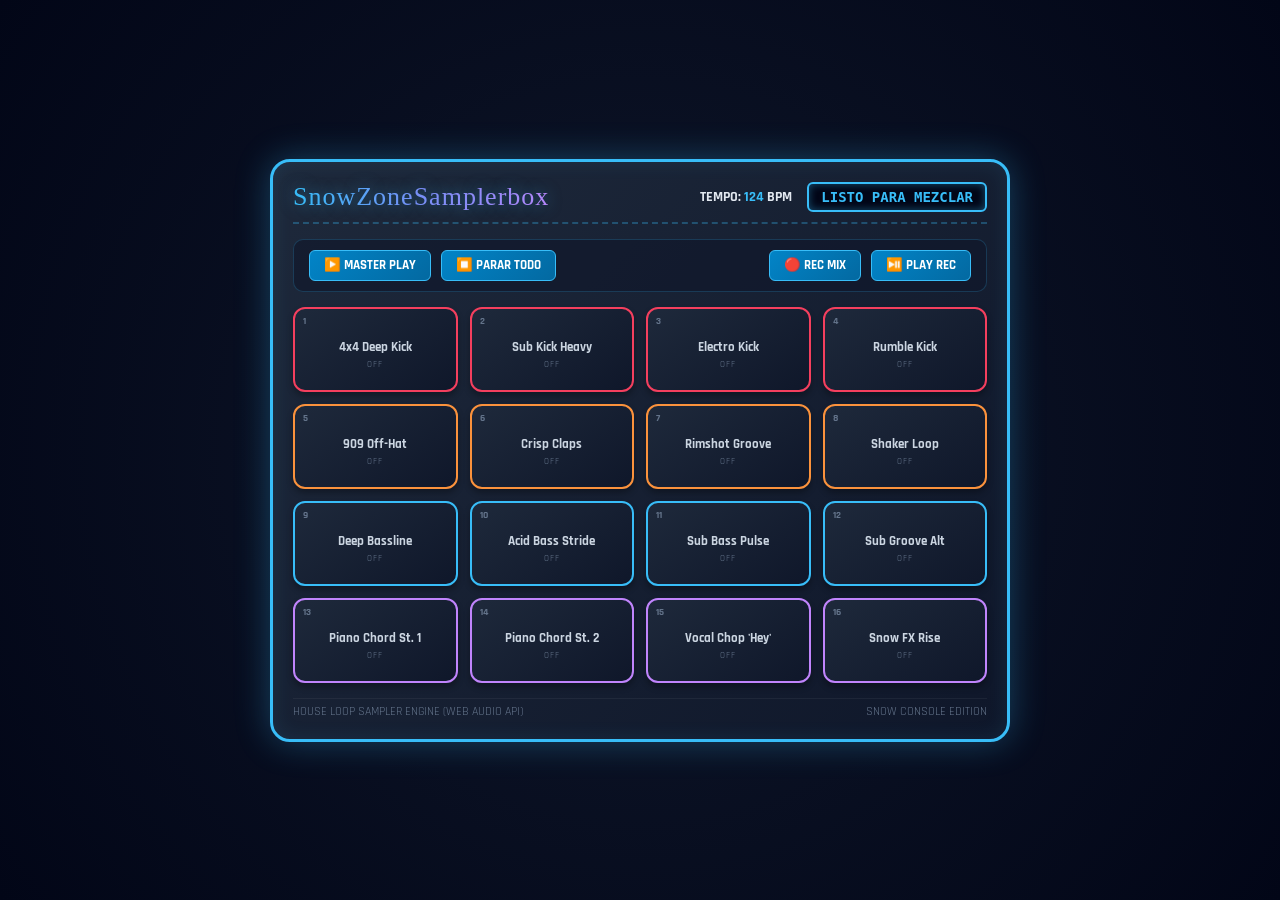
==== groovebox/index.html @ 37b1fe4d "Create index.html" ====
<!DOCTYPE html>
<html lang="es">
<head>
    <meta charset="UTF-8">
    <meta name="viewport" content="width=device-width, initial-scale=1.0">
    <title>SnowZoneSamplerbox - House Groovebox</title>
    <!-- Tipografía estilo grafiti (Permanent Marker) -->
    <link href="https://fonts.googleapis.com/css2?family=Permanent+Marker&family=Rajdhani:wght@500;700&display=swap" rel="stylesheet">
    <style>
        * {
            box-sizing: border-box;
            margin: 0;
            padding: 0;
            user-select: none;
        }

        body {
            background: radial-gradient(circle at center, #0f172a 0%, #020617 100%);
            font-family: 'Rajdhani', sans-serif;
            color: #e2e8f0;
            height: 100vh;
            display: flex;
            justify-content: center;
            align-items: center;
            overflow: hidden;
        }

        /* Consola principal estilo chasis de nieve / aluminio helado */
        .snow-console {
            width: 740px;
            background: linear-gradient(135deg, #1e293b 0%, #0f172a 100%);
            border: 3px solid #38bdf8;
            border-radius: 20px;
            box-shadow: 0 0 35px rgba(56, 189, 248, 0.3), inset 0 0 20px rgba(56, 189, 248, 0.1);
            padding: 20px;
            display: flex;
            flex-direction: column;
            gap: 15px;
        }

        /* Cabecera con Marca Grafiti */
        .console-header {
            display: flex;
            justify-content: space-between;
            align-items: center;
            border-bottom: 2px dashed rgba(56, 189, 248, 0.3);
            padding-bottom: 10px;
        }

        .brand-title {
            font-family: 'Permanent Marker', cursive;
            font-size: 26px;
            background: linear-gradient(90deg, #38bdf8, #818cf8, #c084fc);
            -webkit-background-clip: text;
            -webkit-text-fill-color: transparent;
            text-shadow: 0 0 15px rgba(56, 189, 248, 0.5);
            letter-spacing: 1px;
        }

        .status-panel {
            display: flex;
            gap: 15px;
            align-items: center;
            font-size: 14px;
            font-weight: 700;
        }

        .lcd-screen {
            background: #020617;
            border: 2px solid #38bdf8;
            border-radius: 6px;
            padding: 5px 12px;
            color: #38bdf8;
            font-family: monospace;
            box-shadow: inset 0 0 8px rgba(56, 189, 248, 0.4);
        }

        /* Controles superiores (BPM y Botón Master / REC) */
        .controls-bar {
            display: flex;
            justify-content: space-between;
            align-items: center;
            background: rgba(15, 23, 42, 0.6);
            padding: 10px 15px;
            border-radius: 10px;
            border: 1px solid rgba(56, 189, 248, 0.2);
        }

        .btn-control {
            background: linear-gradient(135deg, #0284c7, #0369a1);
            border: 1px solid #38bdf8;
            color: #fff;
            padding: 6px 14px;
            border-radius: 6px;
            font-weight: 700;
            cursor: pointer;
            transition: all 0.2s;
            font-family: 'Rajdhani', sans-serif;
            text-transform: uppercase;
        }

        .btn-control:hover {
            background: #38bdf8;
            color: #0f172a;
            box-shadow: 0 0 10px #38bdf8;
        }

        .btn-control.recording {
            background: #ef4444;
            border-color: #f87171;
            animation: pulse-red 1s infinite;
        }

        @keyframes pulse-red {
            0% { box-shadow: 0 0 0 0 rgba(239, 68, 68, 0.7); }
            70% { box-shadow: 0 0 0 10px rgba(239, 68, 68, 0); }
            100% { box-shadow: 0 0 0 0 rgba(239, 68, 68, 0); }
        }

        /* Rejilla de 16 Pads de Loops */
        .pads-grid {
            display: grid;
            grid-template-columns: repeat(4, 1fr);
            gap: 12px;
        }

        .pad {
            background: linear-gradient(145deg, #1e293b, #0f172a);
            border: 2px solid #334155;
            border-radius: 12px;
            height: 85px;
            display: flex;
            flex-direction: column;
            justify-content: center;
            align-items: center;
            cursor: pointer;
            transition: all 0.1s ease;
            position: relative;
            box-shadow: 0 4px 6px rgba(0,0,0,0.3);
        }

        .pad:active, .pad.active {
            transform: scale(0.96);
        }

        /* Colores temáticos por fila para los pads de House */
        .pad.row-0 { border-color: #f43f5e; } /* Kicks */
        .pad.row-1 { border-color: #fb923c; } /* Percs / Claps */
        .pad.row-2 { border-color: #38bdf8; } /* Basslines */
        .pad.row-3 { border-color: #c084fc; } /* Synths / Vocals / FX */

        .pad.row-0.active { background: rgba(244, 63, 94, 0.25); box-shadow: 0 0 15px #f43f5e; border-color: #fff; }
        .pad.row-1.active { background: rgba(251, 146, 60, 0.25); box-shadow: 0 0 15px #fb923c; border-color: #fff; }
        .pad.row-2.active { background: rgba(56, 189, 248, 0.25); box-shadow: 0 0 15px #38bdf8; border-color: #fff; }
        .pad.row-3.active { background: rgba(192, 132, 252, 0.25); box-shadow: 0 0 15px #c084fc; border-color: #fff; }

        .pad-num {
            position: absolute;
            top: 6px;
            left: 8px;
            font-size: 10px;
            color: #64748b;
            font-weight: bold;
        }

        .pad-name {
            font-size: 13px;
            font-weight: 700;
            text-align: center;
            padding: 0 5px;
            margin-top: 10px;
            color: #cbd5e1;
        }

        .pad.active .pad-name {
            color: #fff;
            text-shadow: 0 0 8px currentColor;
        }

        .pad-status {
            font-size: 9px;
            text-transform: uppercase;
            margin-top: 4px;
            letter-spacing: 1px;
            color: #64748b;
        }

        .pad.active .pad-status {
            color: #38bdf8;
            font-weight: bold;
        }

        /* Barra inferior de volumen / master */
        .console-footer {
            display: flex;
            justify-content: space-between;
            align-items: center;
            font-size: 12px;
            color: #64748b;
            padding-top: 5px;
            border-top: 1px solid rgba(255,255,255,0.05);
        }
    </style>
</head>
<body>

    <div class="snow-console">
        <!-- Cabecera -->
        <div class="console-header">
            <div class="brand-title">SnowZoneSamplerbox</div>
            <div class="status-panel">
                <span>TEMPO: <strong id="bpm-display" style="color: #38bdf8;">124</strong> BPM</span>
                <div class="lcd-screen" id="lcd-msg">LISTO PARA MEZCLAR</div>
            </div>
        </div>

        <!-- Barra de Control y Grabación -->
        <div class="controls-bar">
            <div style="display: flex; gap: 10px;">
                <button class="btn-control" onclick="togglePlayAll()">▶️ MASTER PLAY</button>
                <button class="btn-control" onclick="stopAllPads()">⏹️ PARAR TODO</button>
            </div>
            <div style="display: flex; gap: 10px;">
                <button class="btn-control" id="rec-btn" onclick="toggleRecording()">🔴 REC MIX</button>
                <button class="btn-control" onclick="playRecording()">⏯️ PLAY REC</button>
            </div>
        </div>

        <!-- Rejilla de 16 Pads -->
        <div class="pads-grid" id="pads-container">
            <!-- Se generan dinámicamente mediante JS -->
        </div>

        <!-- Pie -->
        <div class="console-footer">
            <span>HOUSE LOOP SAMPLER ENGINE (WEB AUDIO API)</span>
            <span>SNOW CONSOLE EDITION</span>
        </div>
    </div>

    <script>
        let audioCtx = null;
        const BPM = 124;
        const beatInterval = (60 / BPM) * 1000; // Duración de un pulso
        
        let isPlayingAll = false;
        let isRecording = false;
        let recordedActions = [];
        let recStartTime = 0;
        let activeLoops = {};
        let loopIntervals = {};

        // Definición de los 16 Loops de House
        const padsData = [
            { id: 0, name: "4x4 Deep Kick", type: "kick", row: 0 },
            { id: 1, name: "Sub Kick Heavy", type: "subkick", row: 0 },
            { id: 2, name: "Electro Kick", type: "eleckick", row: 0 },
            { id: 3, name: "Rumble Kick", type: "rumble", row: 0 },
            
            { id: 4, name: "909 Off-Hat", type: "hihat", row: 1 },
            { id: 5, name: "Crisp Claps", type: "clap", row: 1 },
            { id: 6, name: "Rimshot Groove", type: "rim", row: 1 },
            { id: 7, name: "Shaker Loop", type: "shaker", row: 1 },
            
            { id: 8, name: "Deep Bassline", type: "bass1", row: 2 },
            { id: 9, name: "Acid Bass Stride", type: "bass2", row: 2 },
            { id: 10, name: "Sub Bass Pulse", type: "bass3", row: 2 },
            { id: 11, name: "Sub Groove Alt", type: "bass4", row: 2 },
            
            { id: 12, name: "Piano Chord St. 1", type: "synth1", row: 3 },
            { id: 13, name: "Piano Chord St. 2", type: "synth2", row: 3 },
            { id: 14, name: "Vocal Chop 'Hey'", type: "vocal", row: 3 },
            { id: 15, name: "Snow FX Rise", type: "fx", row: 3 }
        ];

        function initAudio() {
            if (!audioCtx) {
                audioCtx = new (window.AudioContext || window.webkitAudioContext)();
            }
            if (audioCtx.state === 'suspended') {
                audioCtx.resume();
            }
        }

        // Construir la interfaz de los 16 pads
        const container = document.getElementById('pads-container');
        padsData.forEach(p => {
            const pad = document.createElement('div');
            pad.className = `pad row-${p.row}`;
            pad.id = `pad-${p.id}`;
            pad.innerHTML = `
                <span class="pad-num">${p.id + 1}</span>
                <span class="pad-name">${p.name}</span>
                <span class="pad-status" id="status-${p.id}">OFF</span>
            `;
            pad.onclick = () => togglePad(p.id);
            container.appendChild(pad);
        });

        function togglePad(id) {
            initAudio();
            if (activeLoops[id]) {
                stopLoop(id);
            } else {
                startLoop(id);
            }

            if (isRecording) {
                recordedActions.push({ id, time: Date.now() - recStartTime, state: activeLoops[id] ? 'ON' : 'OFF' });
            }
        }

        function startLoop(id) {
            activeLoops[id] = true;
            document.getElementById(`pad-${id}`).classList.add('active');
            document.getElementById(`status-${id}`).innerText = 'ON';
            document.getElementById('lcd-msg').innerText = `LOOP [${padsData[id].name}] ACTIVADO`;

            // Ejecutar primer golpe inmediato
            triggerSound(padsData[id].type);

            // Programar bucle rítmico según el tipo de sonido
            let intervalTime = beatInterval; // Por defecto a negras
            if (padsData[id].type === 'hihat' || padsData[id].type === 'shaker') {
                intervalTime = beatInterval / 2; // Corcheas
            } else if (padsData[id].type.includes('bass') || padsData[id].type.includes('synth')) {
                intervalTime = beatInterval;
            }

            loopIntervals[id] = setInterval(() => {
                if (activeLoops[id]) {
                    triggerSound(padsData[id].type);
                }
            }, intervalTime);
        }

        function stopLoop(id) {
            activeLoops[id] = false;
            document.getElementById(`pad-${id}`).classList.remove('active');
            document.getElementById(`status-${id}`).innerText = 'OFF';
            clearInterval(loopIntervals[id]);
            document.getElementById('lcd-msg').innerText = `LOOP [${padsData[id].name}] SILENCIADO`;
        }

        // Sintetizador de sonidos de House en tiempo real (Web Audio API)
        function triggerSound(type) {
            if (!audioCtx) return;
            const t = audioCtx.currentTime;

            if (type === 'kick' || type === 'subkick' || type === 'eleckick' || type === 'rumble') {
                const osc = audioCtx.createOscillator();
                const gain = audioCtx.createGain();
                osc.connect(gain);
                gain.connect(audioCtx.destination);

                let startFreq = type === 'rumble' ? 130 : 150;
                osc.frequency.setValueAtTime(startFreq, t);
                osc.frequency.exponentialRampToValueAtTime(35, t + 0.15);

                gain.gain.setValueAtTime(1.0, t);
                gain.gain.exponentialRampToValueAtTime(0.001, t + 0.4);

                osc.start(t);
                osc.stop(t + 0.4);
            } 
            else if (type === 'hihat' || type === 'shaker') {
                // Ruido blanco filtrado en agudos
                const bufferSize = audioCtx.sampleRate * 0.05;
                const buffer = audioCtx.createBuffer(1, bufferSize, audioCtx.sampleRate);
                const data = buffer.getChannelData(0);
                for (let i = 0; i < bufferSize; i++) data[i] = Math.random() * 2 - 1;

                const noise = audioCtx.createBufferSource();
                noise.buffer = buffer;

                const filter = audioCtx.createBiquadFilter();
                filter.type = 'highpass';
                filter.frequency.value = 7000;

                const gain = audioCtx.createGain();
                gain.gain.setValueAtTime(0.4, t);
                gain.gain.exponentialRampToValueAtTime(0.01, t + 0.05);

                noise.connect(filter);
                filter.connect(gain);
                gain.connect(audioCtx.destination);

                noise.start(t);
            }
            else if (type === 'clap') {
                const bufferSize = audioCtx.sampleRate * 0.15;
                const buffer = audioCtx.createBuffer(1, bufferSize, audioCtx.sampleRate);
                const data = buffer.getChannelData(0);
                for (let i = 0; i < bufferSize; i++) data[i] = Math.random() * 2 - 1;

                const noise = audioCtx.createBufferSource();
                noise.buffer = buffer;

                const filter = audioCtx.createBiquadFilter();
                filter.type = 'bandpass';
                filter.frequency.value = 1200;

                const gain = audioCtx.createGain();
                gain.gain.setValueAtTime(0.6, t);
                gain.gain.exponentialRampToValueAtTime(0.01, t + 0.12);

                noise.connect(filter);
                filter.connect(gain);
                gain.connect(audioCtx.destination);

                noise.start(t);
            }
            else if (type === 'rim') {
                const osc = audioCtx.createOscillator();
                const gain = audioCtx.createGain();
                osc.type = 'triangle';
                osc.frequency.setValueAtTime(800, t);
                osc.frequency.exponentialRampToValueAtTime(200, t + 0.04);
                
                gain.gain.setValueAtTime(0.5, t);
                gain.gain.exponentialRampToValueAtTime(0.01, t + 0.04);

                osc.connect(gain);
                gain.connect(audioCtx.destination);
                osc.start(t);
                osc.stop(t + 0.04);
            }
            else if (type.includes('bass')) {
                const osc = audioCtx.createOscillator();
                const filter = audioCtx.createBiquadFilter();
                const gain = audioCtx.createGain();

                osc.type = type === 'acidbass' ? 'sawtooth' : 'square';
                osc.frequency.setValueAtTime(55, t); // Nota La1

                filter.type = 'lowpass';
                filter.frequency.setValueAtTime(600, t);
                filter.frequency.exponentialRampToValueAtTime(150, t + 0.2);

                gain.gain.setValueAtTime(0.7, t);
                gain.gain.exponentialRampToValueAtTime(0.01, t + 0.25);

                osc.connect(filter);
                filter.connect(gain);
                gain.connect(audioCtx.destination);

                osc.start(t);
                osc.stop(t + 0.25);
            }
            else if (type.includes('synth') || type === 'vocal') {
                // Acorde sintético house / stabs
                [220, 277.18, 329.63].forEach(freq => {
                    const osc = audioCtx.createOscillator();
                    const gain = audioCtx.createGain();
                    osc.type = 'sawtooth';
                    osc.frequency.setValueAtTime(freq, t);

                    gain.gain.setValueAtTime(0.2, t);
                    gain.gain.exponentialRampToValueAtTime(0.01, t + 0.3);

                    osc.connect(gain);
                    gain.connect(audioCtx.destination);
                    osc.start(t);
                    osc.stop(t + 0.3);
                });
            }
            else if (type === 'fx') {
                const osc = audioCtx.createOscillator();
                const gain = audioCtx.createGain();
                osc.type = 'sine';
                osc.frequency.setValueAtTime(300, t);
                osc.frequency.linearRampToValueAtTime(1200, t + 0.4);

                gain.gain.setValueAtTime(0.3, t);
                gain.gain.exponentialRampToValueAtTime(0.01, t + 0.4);

                osc.connect(gain);
                gain.connect(audioCtx.destination);
                osc.start(t);
                osc.stop(t + 0.4);
            }
        }

        function stopAllPads() {
            padsData.forEach(p => {
                if (activeLoops[p.id]) stopLoop(p.id);
            });
            document.getElementById('lcd-msg').innerText = "TODOS LOS LOOPS PARADOS";
        }

        let masterPlay = false;
        function togglePlayAll() {
            initAudio();
            masterPlay = !masterPlay;
            if (masterPlay) {
                // Activar base por defecto (Kick + HiHat + Bass)
                startLoop(0); // Kick
                startLoop(4); // HiHat
                startLoop(8); // Bassline
                document.getElementById('lcd-msg').innerText = "MASTER PLAY: BASE HOUSE ACTIVA";
            } else {
                stopAllPads();
            }
        }

        function toggleRecording() {
            isRecording = !isRecording;
            const btn = document.getElementById('rec-btn');
            if (isRecording) {
                recordedActions = [];
                recStartTime = Date.now();
                btn.classList.add('recording');
                btn.innerText = "⏹️ STOP REC";
                document.getElementById('lcd-msg').innerText = "GRABANDO SESIÓN EN DIRECTO...";
            } else {
                btn.classList.remove('recording');
                btn.innerText = "🔴 REC MIX";
                document.getElementById('lcd-msg').innerText = `SESIÓN GUARDADA (${recordedActions.length} acciones)`;
            }
        }

        function playRecording() {
            if (recordedActions.length === 0) {
                document.getElementById('lcd-msg').innerText = "NO HAY NINGUNA SESIÓN GRABADA";
                return;
            }
            stopAllPads();
            document.getElementById('lcd-msg').innerText = "REPRODUCIENDO SESIÓN GRABADA...";
            
            recordedActions.forEach(action => {
                setTimeout(() => {
                    togglePad(action.id);
                }, action.time);
            });
        }
    </script>
</body>
</html>
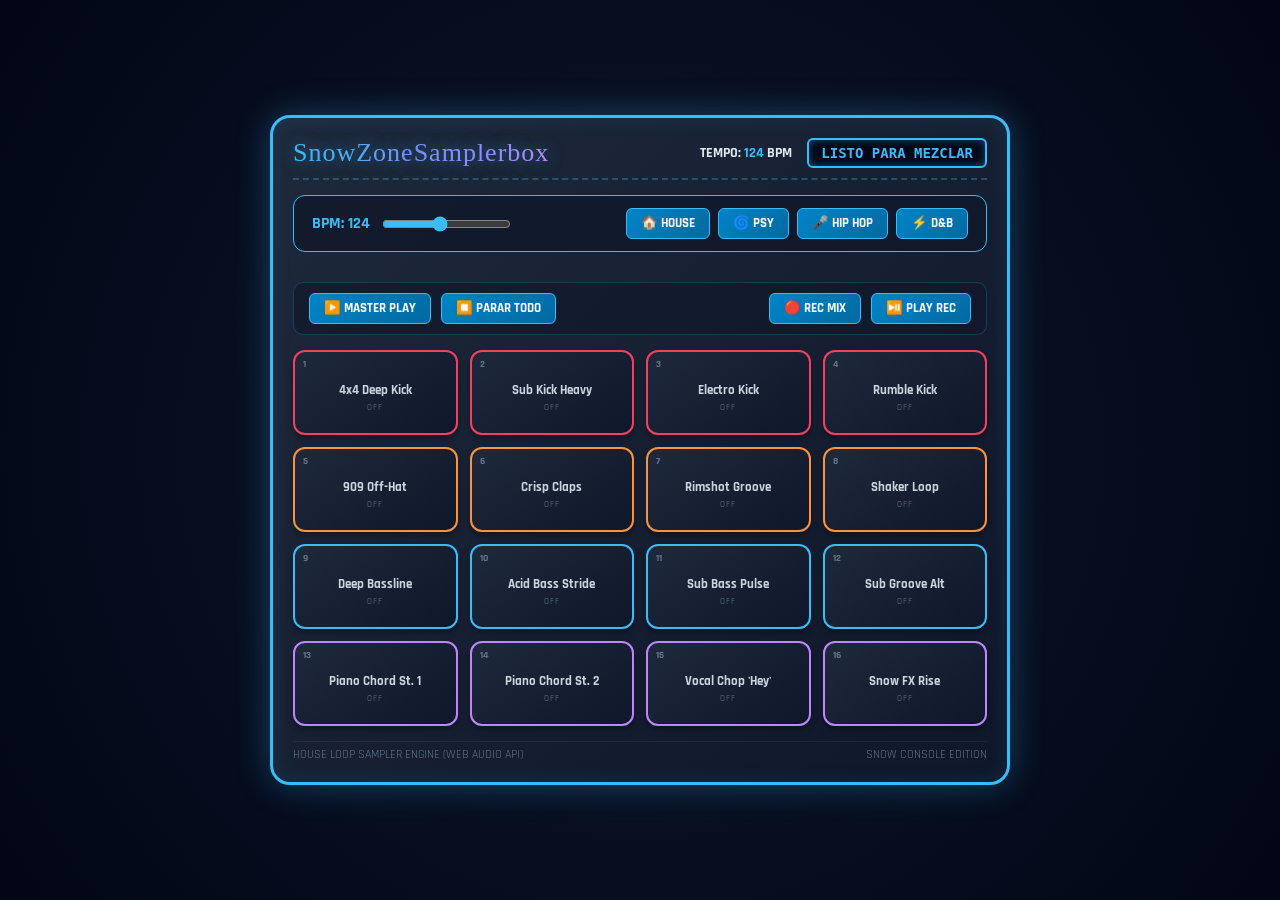
==== commit 3d783beb: "Update index.html" ====
--- a/groovebox/index.html
+++ b/groovebox/index.html
@@ -213,7 +213,24 @@
                 <div class="lcd-screen" id="lcd-msg">LISTO PARA MEZCLAR</div>
             </div>
         </div>
-
+        
+<!-- Selector de BPM y Estilos Musicales -->
+<div class="genre-bpm-bar" style="display: flex; justify-content: space-between; align-items: center; background: rgba(15, 23, 42, 0.8); padding: 12px 18px; border-radius: 12px; margin-bottom: 15px; border: 1px solid #38bdf8;">
+    
+    <!-- Slider y Display de BPM -->
+    <div style="display: flex; align-items: center; gap: 12px; color: #38bdf8; font-weight: bold;">
+        <span>BPM: <span id="bpm-value">124</span></span>
+        <input type="range" id="bpm-range" min="80" max="180" value="124" step="1" oninput="changeBPM(this.value)" style="accent-color: #38bdf8; cursor: pointer;">
+    </div>
+
+    <!-- Botones de Género -->
+    <div style="display: flex; gap: 8px;">
+        <button class="btn-control genre-btn active" onclick="selectGenre('house')">🏠 House</button>
+        <button class="btn-control genre-btn" onclick="selectGenre('psy')">🌀 Psy</button>
+        <button class="btn-control genre-btn" onclick="selectGenre('hiphop')">🎤 Hip Hop</button>
+        <button class="btn-control genre-btn" onclick="selectGenre('dnb')">⚡ D&B</button>
+    </div>
+</div>
         <!-- Barra de Control y Grabación -->
         <div class="controls-bar">
             <div style="display: flex; gap: 10px;">
@@ -240,8 +257,8 @@
 
     <script>
         let audioCtx = null;
-        const BPM = 124;
-        const beatInterval = (60 / BPM) * 1000; // Duración de un pulso
+       let BPM = 124;
+let beatInterval = (60 / BPM) * 1000; // Duración de un pulso
         
         let isPlayingAll = false;
         let isRecording = false;
@@ -249,7 +266,35 @@
         let recStartTime = 0;
         let activeLoops = {};
         let loopIntervals = {};
-
+// Función para actualizar BPM manualmente con la barra
+function changeBPM(val) {
+    BPM = parseInt(val);
+    beatInterval = (60 / BPM) * 1000;
+    const bpmDisplay = document.getElementById('bpm-value');
+    if (bpmDisplay) bpmDisplay.innerText = BPM;
+}
+
+// Función para cambiar de género musical y ajustar su tempo
+function selectGenre(genre) {
+    // Cambiar la pestaña activa visualmente
+    document.querySelectorAll('.genre-btn').forEach(btn => btn.classList.remove('active'));
+    if (event && event.currentTarget) {
+        event.currentTarget.classList.add('active');
+    }
+
+    // BPMs predeterminados por estilo
+    if (genre === 'house') BPM = 124;
+    else if (genre === 'psy') BPM = 142;
+    else if (genre === 'hiphop') BPM = 90;
+    else if (genre === 'dnb') BPM = 174;
+
+    // Actualizar interval y controles visuales
+    beatInterval = (60 / BPM) * 1000;
+    const slider = document.getElementById('bpm-range');
+    if (slider) slider.value = BPM;
+    const bpmDisplay = document.getElementById('bpm-value');
+    if (bpmDisplay) bpmDisplay.innerText = BPM;
+}
         // Definición de los 16 Loops de House
         const padsData = [
             { id: 0, name: "4x4 Deep Kick", type: "kick", row: 0 },
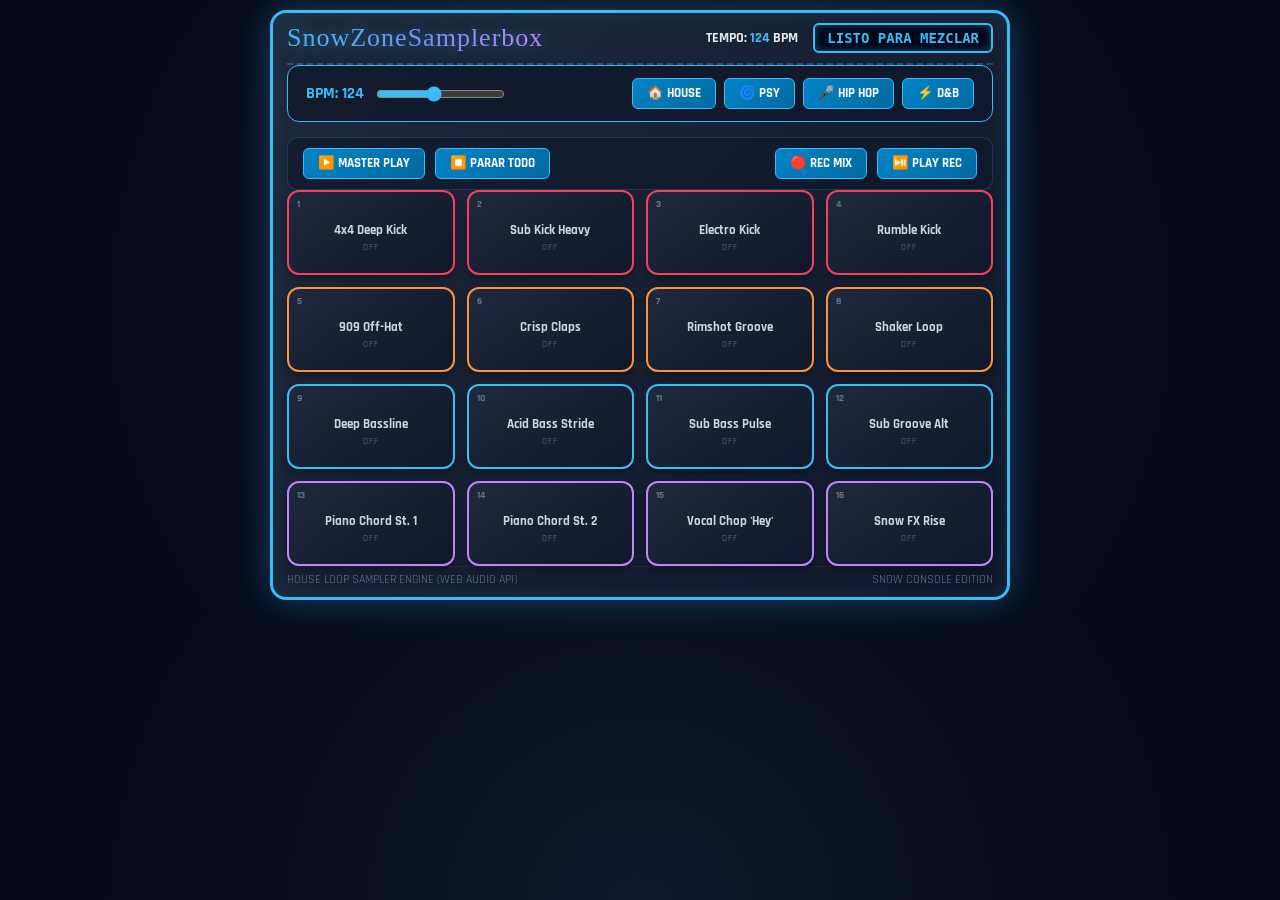
==== commit a7c4b0cc: "Update index.html" ====
--- a/groovebox/index.html
+++ b/groovebox/index.html
@@ -14,29 +14,33 @@
             user-select: none;
         }
 
-        body {
-            background: radial-gradient(circle at center, #0f172a 0%, #020617 100%);
-            font-family: 'Rajdhani', sans-serif;
-            color: #e2e8f0;
-            height: 100vh;
-            display: flex;
-            justify-content: center;
-            align-items: center;
-            overflow: hidden;
-        }
-
-        /* Consola principal estilo chasis de nieve / aluminio helado */
-        .snow-console {
-            width: 740px;
-            background: linear-gradient(135deg, #1e293b 0%, #0f172a 100%);
-            border: 3px solid #38bdf8;
-            border-radius: 20px;
-            box-shadow: 0 0 35px rgba(56, 189, 248, 0.3), inset 0 0 20px rgba(56, 189, 248, 0.1);
-            padding: 20px;
-            display: flex;
-            flex-direction: column;
-            gap: 15px;
-        }
+       body {
+    background: radial-gradient(circle at center, #0f172a 0%, #020617 100%);
+    font-family: 'Rajdhani', sans-serif;
+    color: #e2e8f0;
+    height: 100%;
+    display: flex;
+    justify-content: center;
+    align-items: center;
+    overflow: auto;
+    margin: 0;
+    padding: 10px;
+    box-sizing: border-box;
+}
+
+/* Consola principal estilo chasis de nieve / aluminio helado */
+.snow-console {
+    width: 100%;
+    max-width: 740px;
+    background: linear-gradient(135deg, #1e293b 0%, #0f172a 100%);
+    border: 3px solid #38bdf8;
+    border-radius: 16px;
+    box-shadow: 0 0 35px rgba(56, 189, 248, 0.3), inset 0 0 20px rgba(56, 189, 248, 0.1);
+    padding: 10px 14px; /* Reducido para compactar en vertical */
+    display: flex;
+    flex-direction: column;
+    box-sizing: border-box;
+}
 
         /* Cabecera con Marca Grafiti */
         .console-header {
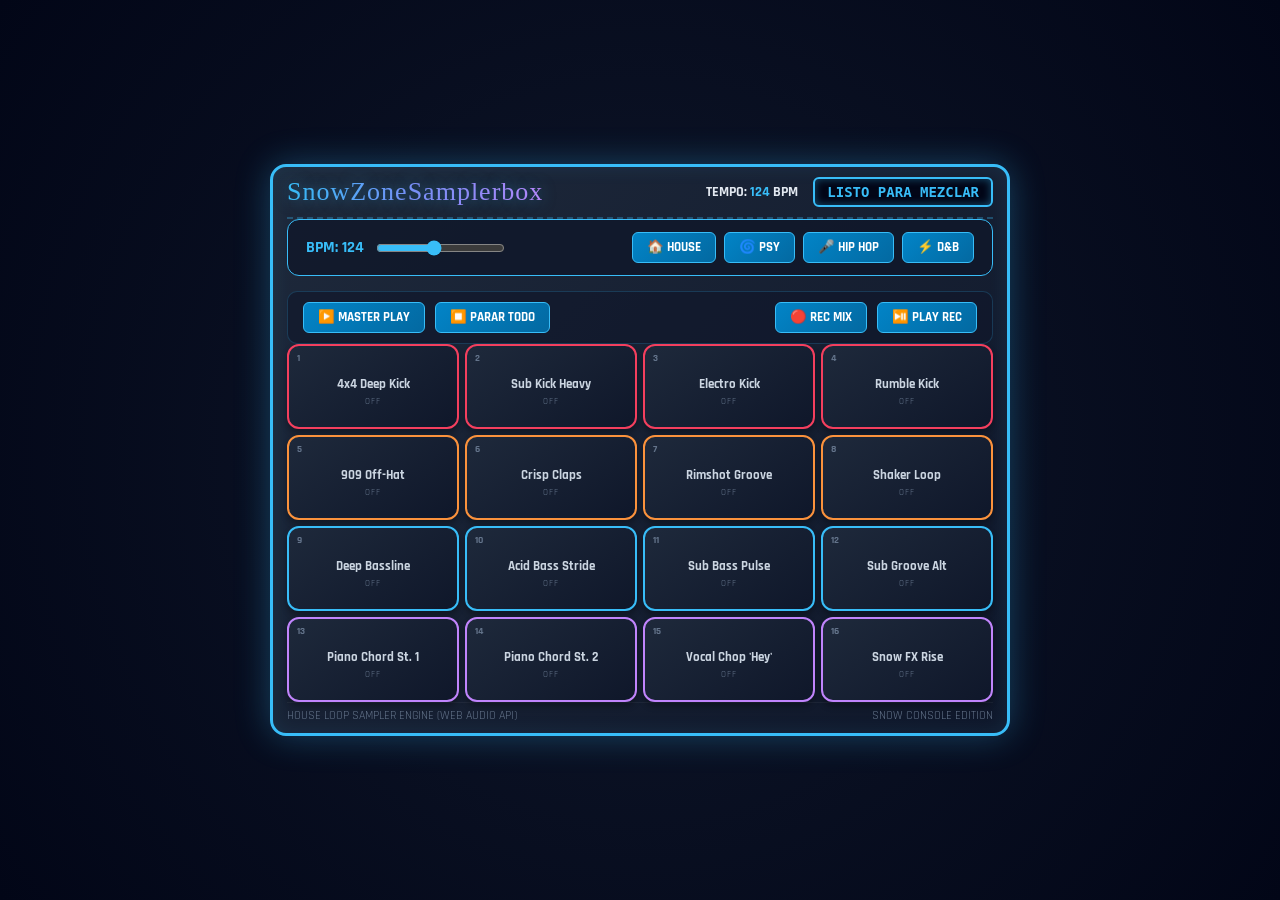
==== commit 4e5cf155: "Update index.html" ====
--- a/groovebox/index.html
+++ b/groovebox/index.html
@@ -18,14 +18,40 @@
     background: radial-gradient(circle at center, #0f172a 0%, #020617 100%);
     font-family: 'Rajdhani', sans-serif;
     color: #e2e8f0;
-    height: 100%;
+    height: 100vh;
+    overflow: hidden; /* Esto quita la barra lateral para que no sobrecargue */
     display: flex;
     justify-content: center;
     align-items: center;
-    overflow: auto;
     margin: 0;
-    padding: 10px;
+    padding: 4px;
     box-sizing: border-box;
+}
+
+.snow-console {
+    width: 100%;
+    max-width: 740px;
+    max-height: 96vh;
+    background: linear-gradient(135deg, #1e293b 0%, #0f172a 100%);
+    border: 2px solid #38bdf8;
+    border-radius: 12px;
+    box-shadow: 0 0 25px rgba(56, 189, 248, 0.2);
+    padding: 8px 12px; 
+    display: flex;
+    flex-direction: column;
+    box-sizing: border-box;
+}
+
+.pads-grid {
+    display: grid;
+    grid-template-columns: repeat(4, 1fr);
+    gap: 6px !important;
+}
+
+.pad {
+    padding: 6px 2px !important;
+    min-height: 46px !important;
+    font-size: 0.75rem !important;
 }
 
 /* Consola principal estilo chasis de nieve / aluminio helado */
@@ -298,6 +324,41 @@
     if (slider) slider.value = BPM;
     const bpmDisplay = document.getElementById('bpm-value');
     if (bpmDisplay) bpmDisplay.innerText = BPM;
+}
+        // Función que asigna una frecuencia y síntesis única a cada uno de los 16 pads
+function playUniquePadSound(padId, genre) {
+    if (!audioCtx) audioCtx = new (window.AudioContext || window.webkitAudioContext)();
+    
+    const osc = audioCtx.createOscillator();
+    const gain = audioCtx.createGain();
+    
+    // Frecuencias base distintas para cada pad (ninguno sonará igual)
+    let baseFreq = 110 + (padId * 35); 
+    
+    if (genre === 'house') {
+        osc.type = padId < 4 ? 'sine' : (padId < 8 ? 'triangle' : 'sawtooth');
+    } else if (genre === 'psy') {
+        osc.type = 'sawtooth';
+        baseFreq = 80 + (padId * 55);
+    } else if (genre === 'hiphop') {
+        osc.type = 'square';
+        baseFreq = 65 + (padId * 25);
+    } else if (genre === 'dnb') {
+        osc.type = 'triangle';
+        baseFreq = 50 + (padId * 45);
+    }
+
+    osc.frequency.setValueAtTime(baseFreq, audioCtx.currentTime);
+    
+    // Envolvente de volumen para que suene limpio y corto
+    gain.gain.setValueAtTime(0.3, audioCtx.currentTime);
+    gain.gain.exponentialRampToValueAtTime(0.001, audioCtx.currentTime + 0.35);
+    
+    osc.connect(gain);
+    gain.connect(audioCtx.destination);
+    
+    osc.start();
+    osc.stop(audioCtx.currentTime + 0.35);
 }
         // Definición de los 16 Loops de House
         const padsData = [
